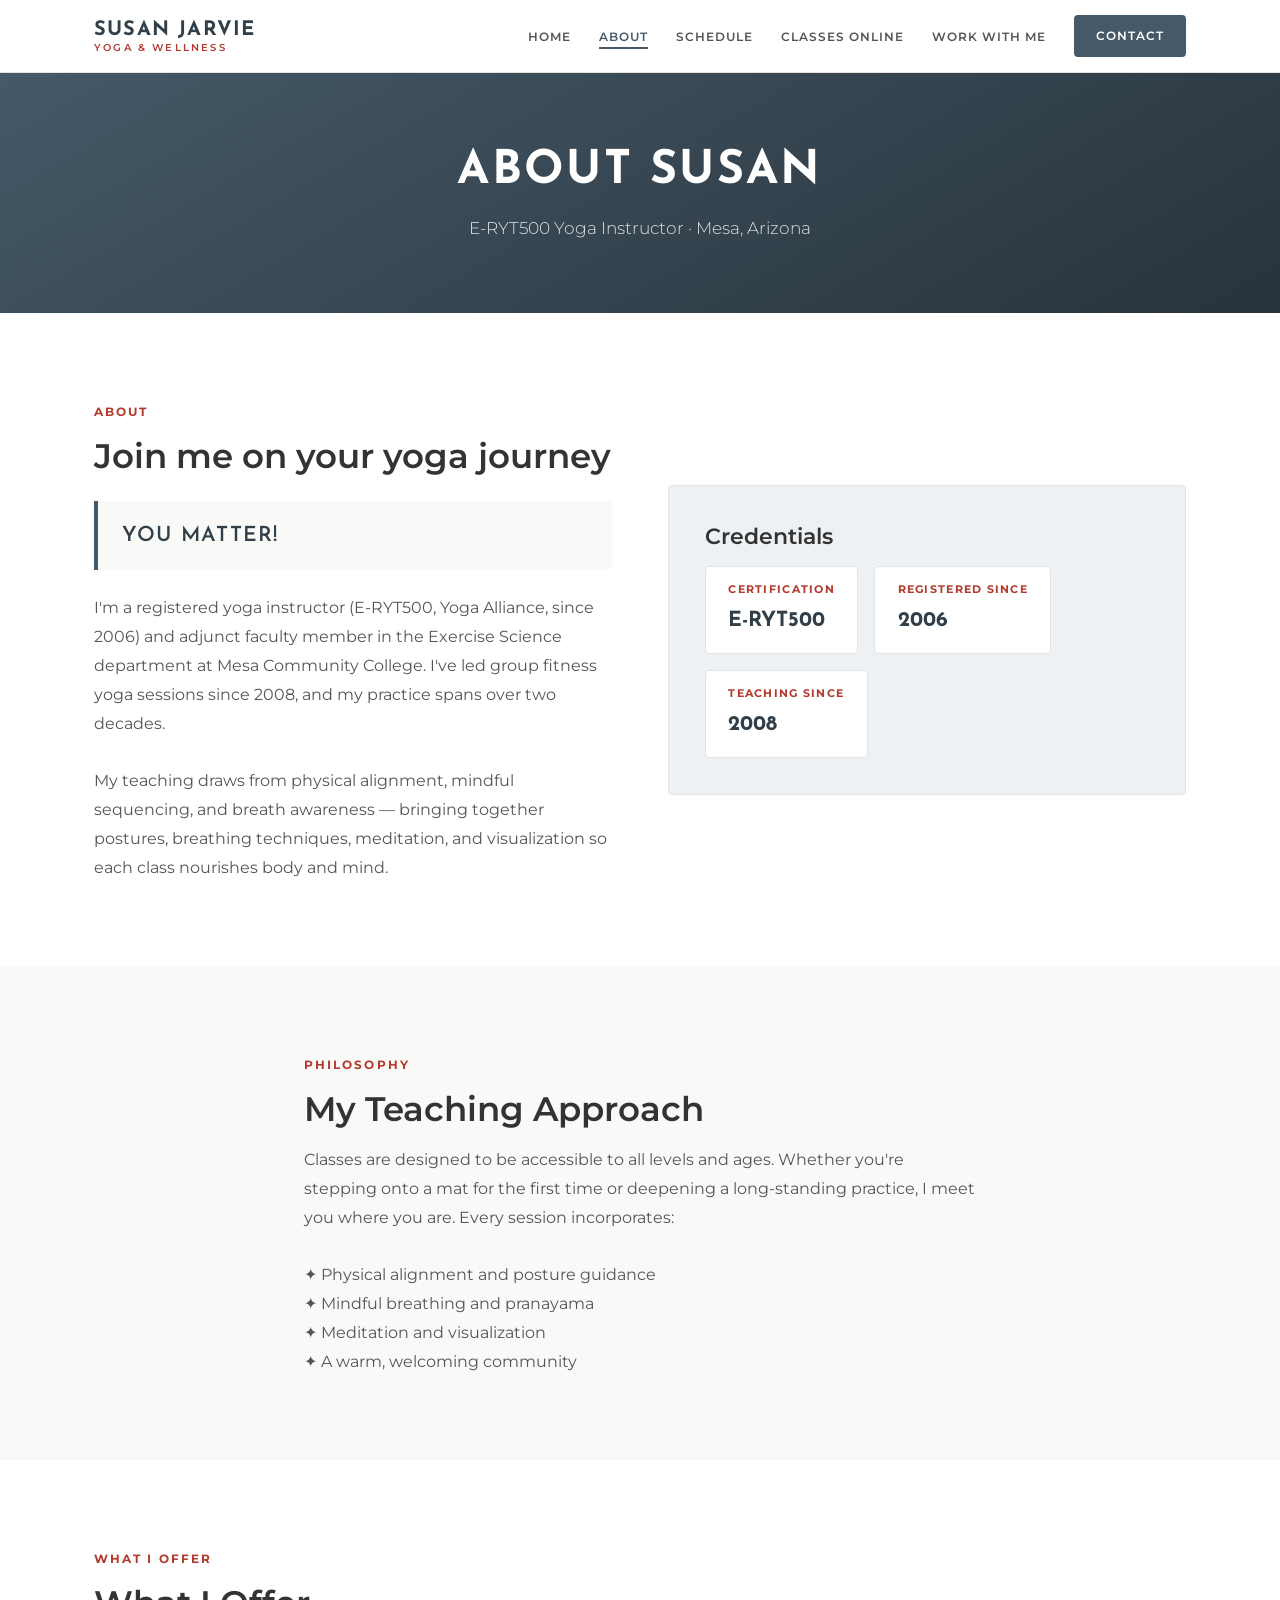
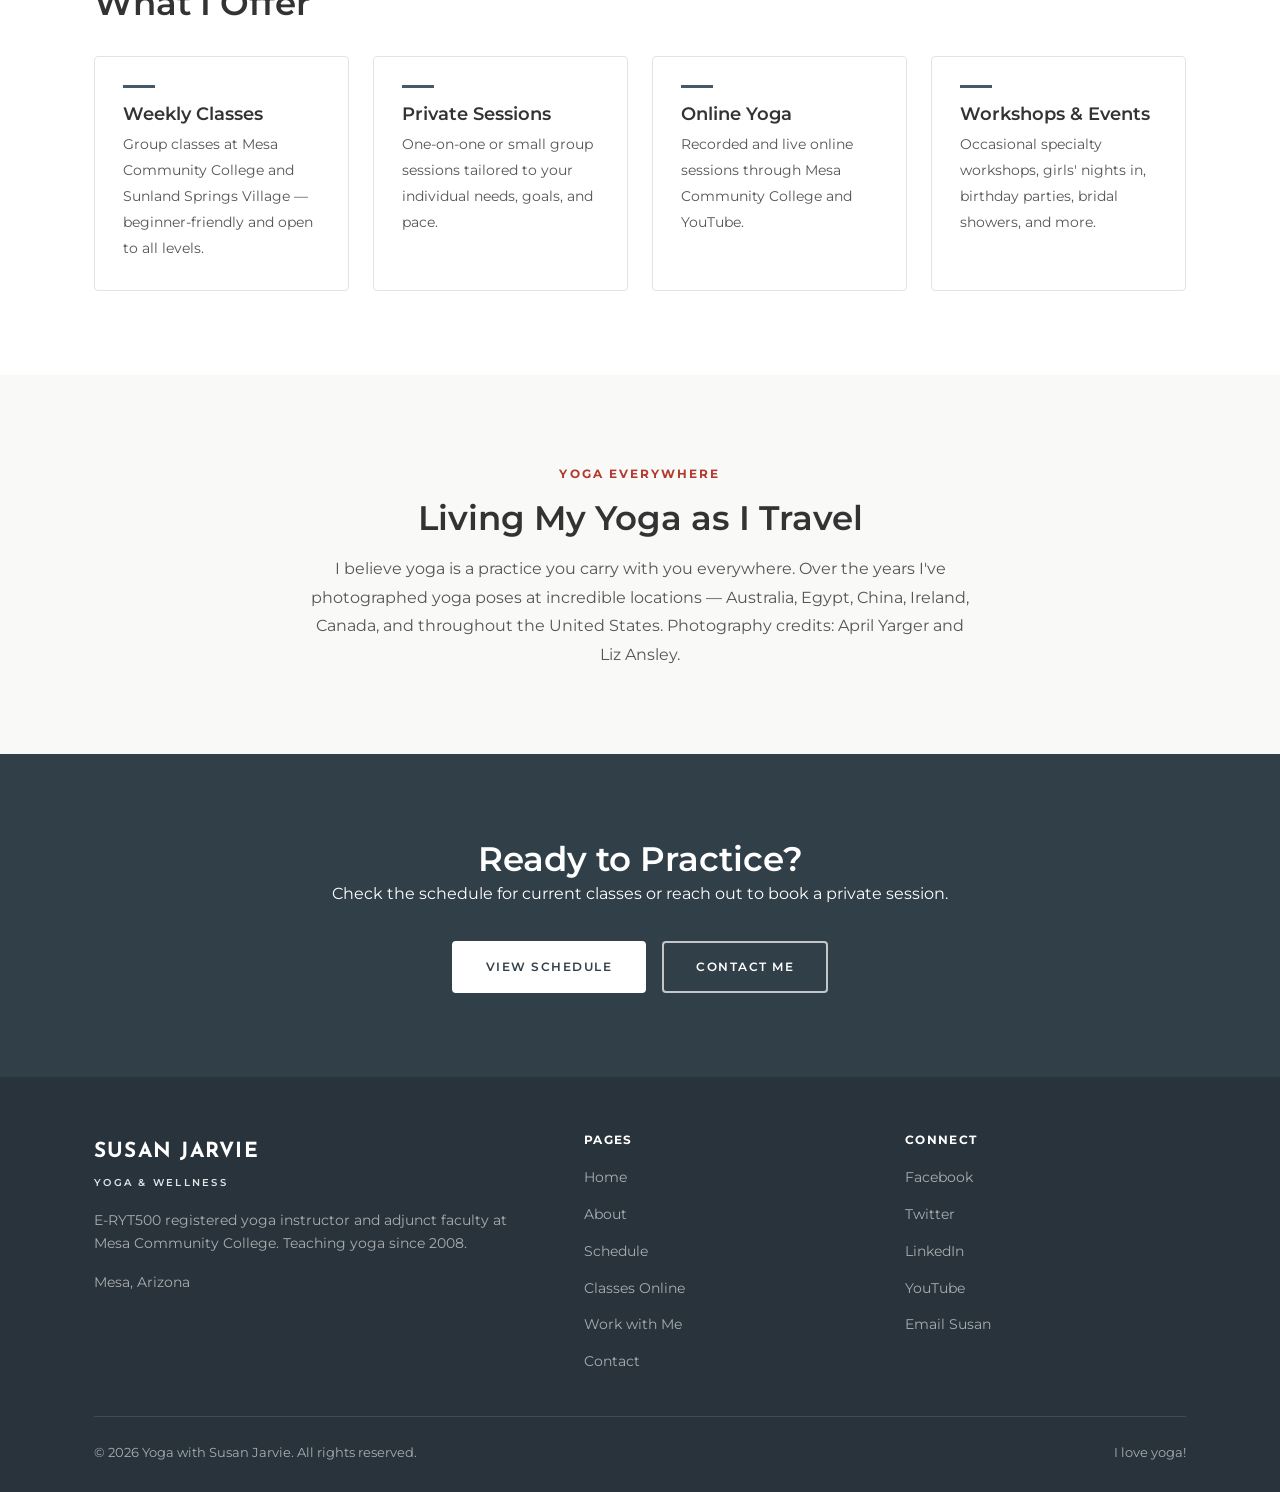
==== about.html @ e4afd516 "Rebuild Susan Jarvie site: slate palette, no photos, GitHub Pages ready - Match original site colors" ====
<!DOCTYPE html>
<html lang="en">
<head>
  <meta charset="UTF-8">
  <meta name="viewport" content="width=device-width, initial-scale=1.0">
  <title>About | Yoga with Susan Jarvie</title>
  <meta name="description" content="About Susan Jarvie — E-RYT500 yoga instructor, Mesa Community College faculty, teaching yoga since 2008.">
  <meta name="theme-color" content="#455968">
  <meta property="og:title" content="About · Yoga with Susan Jarvie">
  <meta property="og:description" content="E-RYT500 yoga instructor and Mesa Community College faculty.">
  <meta property="og:type" content="profile">
  <link rel="icon" href="favicon.svg" type="image/svg+xml">
  <link rel="stylesheet" href="css/style.css">
</head>
<body>
  <a class="skip-link" href="#main">Skip to content</a>

  <header class="navbar">
    <div class="container navbar__inner">
      <a href="index.html" class="navbar__brand" aria-label="Susan Jarvie — Yoga and Wellness, home">
        <span class="navbar__brand-name">Susan Jarvie</span>
        <span class="navbar__brand-sub">Yoga &amp; Wellness</span>
      </a>
      <nav aria-label="Primary">
        <ul class="navbar__links">
          <li><a href="index.html">Home</a></li>
          <li><a href="about.html">About</a></li>
          <li><a href="schedule.html">Schedule</a></li>
          <li><a href="classes-online.html">Classes Online</a></li>
          <li><a href="work-with-me.html">Work with Me</a></li>
          <li><a href="contact.html" class="btn btn-primary">Contact</a></li>
        </ul>
      </nav>
      <button class="navbar__hamburger" aria-label="Open menu" aria-expanded="false" aria-controls="mobile-menu">
        <span></span><span></span><span></span>
      </button>
    </div>
    <nav class="navbar__mobile" id="mobile-menu" aria-label="Mobile">
      <a href="index.html">Home</a>
      <a href="about.html">About</a>
      <a href="schedule.html">Schedule</a>
      <a href="classes-online.html">Classes Online</a>
      <a href="work-with-me.html">Work with Me</a>
      <a href="contact.html">Contact</a>
    </nav>
  </header>

  <main id="main">

  <section class="page-hero">
    <div class="container">
      <h1 data-field="page_title">About Susan</h1>
      <p data-field="page_sub">E-RYT500 Yoga Instructor · Mesa, Arizona</p>
    </div>
  </section>

  <!-- Bio -->
  <section class="section">
    <div class="container">
      <div class="band">
        <div>
          <span class="eyebrow">About</span>
          <h2 class="section-heading" data-field="bio_heading">Join me on your yoga journey</h2>
          <div class="pull-quote"><p data-field="bio_tagline">you matter!</p></div>
          <div data-field="bio_body"></div>
        </div>
        <div class="panel">
          <h3>Credentials</h3>
          <div class="creds" data-list="credentials" style="margin-top:1rem">
            <div class="cred" data-template>
              <span class="cred__label" data-field="label"></span>
              <span class="cred__value" data-field="value"></span>
            </div>
          </div>
        </div>
      </div>
    </div>
  </section>

  <!-- Teaching approach -->
  <section class="section section--soft">
    <div class="container measure-center">
      <span class="eyebrow">Philosophy</span>
      <h2 class="section-heading" data-field="teaching_heading">My Teaching Approach</h2>
      <div data-field="teaching_body"></div>
    </div>
  </section>

  <!-- Services -->
  <section class="section">
    <div class="container">
      <span class="eyebrow">What I Offer</span>
      <h2 class="section-heading" data-field="services_heading">What I Offer</h2>
      <div class="services" data-list="services">
        <article class="service" data-template>
          <h3 data-field="title"></h3>
          <p data-field="body"></p>
        </article>
      </div>
    </div>
  </section>

  <!-- Travel (text only) -->
  <section class="section section--soft">
    <div class="container measure-center text-center">
      <span class="eyebrow">Yoga Everywhere</span>
      <h2 class="section-heading" data-field="travel_heading">Living My Yoga as I Travel</h2>
      <p data-field="travel_body"></p>
    </div>
  </section>

  <!-- CTA -->
  <section class="section section--dark">
    <div class="container text-center">
      <h2>Ready to Practice?</h2>
      <p class="measure-center" style="margin-bottom:2rem">Check the schedule for current classes or reach out to book a private session.</p>
      <div class="btn-group centered">
        <a href="schedule.html" class="btn btn-white">View Schedule</a>
        <a href="contact.html" class="btn btn-ghost-light">Contact Me</a>
      </div>
    </div>
  </section>

  </main>

  <footer class="footer">
    <div class="container">
      <div class="footer__inner">
        <div>
          <div class="footer__brand-name">Susan Jarvie</div>
          <div class="footer__brand-sub">Yoga &amp; Wellness</div>
          <p>E-RYT500 registered yoga instructor and adjunct faculty at Mesa Community College. Teaching yoga since 2008.</p>
          <p style="margin-top:.5rem">Mesa, Arizona</p>
        </div>
        <div>
          <h4>Pages</h4>
          <ul class="footer__links">
            <li><a href="index.html">Home</a></li>
            <li><a href="about.html">About</a></li>
            <li><a href="schedule.html">Schedule</a></li>
            <li><a href="classes-online.html">Classes Online</a></li>
            <li><a href="work-with-me.html">Work with Me</a></li>
            <li><a href="contact.html">Contact</a></li>
          </ul>
        </div>
        <div>
          <h4>Connect</h4>
          <ul class="footer__links">
            <li><a href="https://www.facebook.com/yogawithsusanjarvie" target="_blank" rel="noopener">Facebook</a></li>
            <li><a href="https://www.twitter.com/yogasusanjarvie" target="_blank" rel="noopener">Twitter</a></li>
            <li><a href="https://www.linkedin.com" target="_blank" rel="noopener">LinkedIn</a></li>
            <li><a href="https://www.youtube.com/@yogawithsusanjarvie" target="_blank" rel="noopener">YouTube</a></li>
            <li><a href="contact.html">Email Susan</a></li>
          </ul>
        </div>
      </div>
      <div class="footer__bottom">
        <span>&copy; <span id="year"></span> Yoga with Susan Jarvie. All rights reserved.</span>
        <span>I love yoga!</span>
      </div>
    </div>
  </footer>

  <script src="js/content.js"></script>
  <script>
    document.getElementById('year').textContent = new Date().getFullYear();
    loadContent('data/about.json');
  </script>
</body>
</html>
---- css/style.css ----
@import url('https://fonts.googleapis.com/css2?family=Montserrat:wght@300;400;500;600;700&family=Josefin+Sans:wght@400;600;700&display=swap');

/* ─────────────────────────────────────────────────────────────────
   Yoga with Susan Jarvie
   Palette & type matched to the original site:
   slate #455968 / #313f49 · text #555 / #333 · off-white #f9f9f8
   Montserrat (UI/body) + Josefin Sans (display)
   ───────────────────────────────────────────────────────────────── */

:root {
  --slate:        #455968;
  --slate-dark:   #313f49;
  --slate-darker: #28333b;
  --slate-pale:   #eef1f3;
  --slate-tint:   #dfe5e9;

  --accent:       #b23a2e;   /* restrained warm accent (nod to original red) */
  --accent-dark:  #8f2d23;

  --ink:          #333333;
  --body:         #555555;
  --muted:        #888888;

  --bg:           #ffffff;
  --bg-soft:      #f9f9f8;
  --bg-mute:      #f1f1f1;
  --border:       #e4e3e2;

  --font-display: 'Josefin Sans', 'Montserrat', sans-serif;
  --font-ui:      'Montserrat', system-ui, -apple-system, sans-serif;

  --max-w:        1140px;
  --radius:       4px;
  --shadow:       0 2px 14px rgba(49,63,73,.08);
  --shadow-lg:    0 8px 30px rgba(49,63,73,.12);
  --transition:   .2s ease;
}

/* ── Reset ─────────────────────────────────────────────────────── */
*, *::before, *::after { box-sizing: border-box; margin: 0; padding: 0; }
html { scroll-behavior: smooth; -webkit-text-size-adjust: 100%; }
body {
  font-family: var(--font-ui);
  background: var(--bg);
  color: var(--body);
  font-size: 16px;
  font-weight: 400;
  line-height: 1.8;
  -webkit-font-smoothing: antialiased;
  -moz-osx-font-smoothing: grayscale;
}
a { color: var(--slate); text-decoration: none; transition: color var(--transition); }
a:hover { color: var(--accent); }

/* Accessibility: visible focus + skip link + reduced motion */
:focus-visible { outline: 3px solid var(--slate); outline-offset: 2px; border-radius: 2px; }
.skip-link {
  position: absolute; left: -999px; top: 0; z-index: 1000;
  background: var(--slate-dark); color: #fff; padding: .75rem 1.25rem;
  border-radius: 0 0 var(--radius) 0; font-weight: 600; font-size: .85rem;
}
.skip-link:focus { left: 0; color: #fff; }
@media (prefers-reduced-motion: reduce) {
  *, *::before, *::after { animation: none !important; transition: none !important; scroll-behavior: auto !important; }
}

/* ── Typography ────────────────────────────────────────────────── */
h1, h2, h3, h4 { font-family: var(--font-ui); line-height: 1.25; color: var(--ink); font-weight: 600; }
h1 { font-size: clamp(1.9rem, 4.5vw, 2.9rem); }
h2 { font-size: clamp(1.5rem, 3.2vw, 2.1rem); }
h3 { font-size: clamp(1.15rem, 2.2vw, 1.4rem); }
h4 { font-size: 1rem; font-weight: 700; }
p  { margin-bottom: 1rem; }
p:last-child { margin-bottom: 0; }
strong { color: var(--ink); font-weight: 600; }

/* ── Layout helpers ────────────────────────────────────────────── */
.container { width: 100%; max-width: var(--max-w); margin-inline: auto; padding-inline: 1.5rem; }
.section { padding-block: 84px; }
.section-sm { padding-block: 52px; }
.section--soft { background: var(--bg-soft); }
.section--mute { background: var(--bg-mute); }
.section--slate { background: var(--slate); color: #fff; }
.section--dark  { background: var(--slate-dark); color: #fff; }
.section--slate h1, .section--slate h2, .section--slate h3, .section--slate p,
.section--dark  h1, .section--dark  h2, .section--dark  h3, .section--dark  p { color: #fff; }

.measure { max-width: 720px; }
.measure-center { max-width: 720px; margin-inline: auto; }
.text-center { text-align: center; }
.stack-sm > * + * { margin-top: .75rem; }

.eyebrow {
  display: inline-block;
  font-size: .72rem; font-weight: 700; letter-spacing: .18em;
  text-transform: uppercase; color: var(--accent); margin-bottom: .75rem;
}
.section--slate .eyebrow, .section--dark .eyebrow { color: var(--slate-tint); }
.section-heading { margin-bottom: 1rem; }
.section-intro { color: var(--body); max-width: 680px; margin-bottom: 2.5rem; }
.section-intro.centered { margin-inline: auto; }

/* ── Buttons ───────────────────────────────────────────────────── */
.btn {
  display: inline-block; padding: .8rem 2rem; border-radius: var(--radius);
  font-family: var(--font-ui); font-size: .78rem; font-weight: 600;
  letter-spacing: .12em; text-transform: uppercase; cursor: pointer;
  border: 2px solid transparent; text-align: center;
  transition: background var(--transition), color var(--transition), border-color var(--transition), transform var(--transition);
}
.btn:hover { transform: translateY(-2px); }
.btn-primary { background: var(--slate); color: #fff; border-color: var(--slate); }
.btn-primary:hover { background: var(--slate-dark); border-color: var(--slate-dark); color: #fff; }
.btn-outline { background: transparent; color: var(--slate); border-color: var(--slate); }
.btn-outline:hover { background: var(--slate); color: #fff; }
.btn-white { background: #fff; color: var(--slate-dark); border-color: #fff; }
.btn-white:hover { background: transparent; color: #fff; }
.btn-ghost-light { background: transparent; color: #fff; border-color: rgba(255,255,255,.7); }
.btn-ghost-light:hover { background: #fff; color: var(--slate-dark); border-color: #fff; }
.btn-group { display: flex; gap: 1rem; flex-wrap: wrap; }
.btn-group.centered { justify-content: center; }

/* ── Navigation ────────────────────────────────────────────────── */
.navbar { position: sticky; top: 0; z-index: 100; background: #fff; border-bottom: 1px solid var(--border); }
.navbar__inner { display: flex; align-items: center; justify-content: space-between; height: 72px; gap: 1rem; }
.navbar__brand { display: flex; flex-direction: column; line-height: 1.15; }
.navbar__brand-name {
  font-family: var(--font-display); font-size: 1.25rem; font-weight: 700;
  letter-spacing: .06em; text-transform: uppercase; color: var(--slate-dark);
}
.navbar__brand-sub { font-size: .62rem; font-weight: 600; letter-spacing: .22em; text-transform: uppercase; color: var(--accent); }
.navbar__links { display: flex; gap: 1.75rem; list-style: none; align-items: center; }
.navbar__links a {
  font-size: .78rem; font-weight: 600; letter-spacing: .08em; text-transform: uppercase;
  color: var(--body); padding-bottom: 3px; border-bottom: 2px solid transparent;
}
.navbar__links a:hover, .navbar__links a.active { color: var(--slate); border-bottom-color: var(--slate); }
.navbar__links a.btn-primary { color: #fff; padding: .5rem 1.25rem; border: 2px solid var(--slate); }
.navbar__links a.btn-primary:hover { color: #fff; }

.navbar__hamburger { display: none; flex-direction: column; gap: 5px; cursor: pointer; padding: 8px; background: none; border: none; }
.navbar__hamburger span { display: block; width: 24px; height: 2px; background: var(--slate-dark); transition: all var(--transition); }

.navbar__mobile { display: none; flex-direction: column; background: #fff; border-top: 1px solid var(--border); padding: .5rem 1.5rem 1rem; }
.navbar__mobile a {
  display: block; padding: .7rem 0; font-size: .82rem; font-weight: 600; letter-spacing: .08em;
  text-transform: uppercase; color: var(--body); border-bottom: 1px solid var(--border);
}
.navbar__mobile a:last-child { border-bottom: none; }
.navbar__mobile a:hover { color: var(--slate); }
.navbar__mobile.open { display: flex; }

@media (max-width: 860px) {
  .navbar__links { display: none; }
  .navbar__hamburger { display: flex; }
}

/* ── Hero (no photo — slate gradient + uppercase display type) ──── */
.hero {
  position: relative; text-align: center; color: #fff; overflow: hidden;
  background: linear-gradient(150deg, var(--slate) 0%, var(--slate-darker) 100%);
  padding-block: 130px 110px;
}
.hero::after {
  content: ''; position: absolute; inset: 0; pointer-events: none;
  background:
    radial-gradient(circle at 20% 25%, rgba(255,255,255,.06), transparent 45%),
    radial-gradient(circle at 80% 70%, rgba(255,255,255,.05), transparent 40%);
}
.hero__content { position: relative; z-index: 1; }
.hero__eyebrow {
  display: inline-block; font-size: .74rem; font-weight: 600; letter-spacing: .26em;
  text-transform: uppercase; color: rgba(255,255,255,.72); margin-bottom: 1.5rem;
}
.hero h1 {
  font-family: var(--font-display); font-weight: 700; text-transform: uppercase;
  letter-spacing: .04em; color: #fff; margin-bottom: 1.5rem; line-height: 1.15;
}
.hero p { font-size: 1.1rem; color: rgba(255,255,255,.88); max-width: 560px; margin-inline: auto; margin-bottom: 2.25rem; font-weight: 300; }

/* ── Page hero (inner pages) ───────────────────────────────────── */
.page-hero {
  background: linear-gradient(150deg, var(--slate) 0%, var(--slate-darker) 100%);
  color: #fff; padding-block: 70px; text-align: center;
}
.page-hero h1 {
  font-family: var(--font-display); font-weight: 700; text-transform: uppercase;
  letter-spacing: .05em; color: #fff; margin-bottom: .75rem;
}
.page-hero p { color: rgba(255,255,255,.85); font-size: 1.05rem; max-width: 620px; margin-inline: auto; margin: 0 auto; font-weight: 300; }

/* ── Cards ─────────────────────────────────────────────────────── */
.cards { display: grid; grid-template-columns: repeat(auto-fit, minmax(280px, 1fr)); gap: 1.5rem; }
.card {
  background: #fff; border: 1px solid var(--border); border-radius: var(--radius);
  box-shadow: var(--shadow); display: flex; flex-direction: column; overflow: hidden;
  transition: box-shadow var(--transition), transform var(--transition);
}
.card:hover { box-shadow: var(--shadow-lg); transform: translateY(-3px); }
.card__accent { height: 4px; background: var(--slate); }
.card__body { padding: 1.75rem; display: flex; flex-direction: column; flex: 1; }
.card__body h3 { margin-bottom: .5rem; }
.card__body .eyebrow { margin-bottom: .5rem; }
.card__body p { color: var(--body); flex: 1; font-size: .92rem; }
.card__body .btn { margin-top: 1.25rem; align-self: flex-start; }
.card__icon {
  width: 46px; height: 46px; border-radius: 50%; background: var(--slate-pale);
  display: flex; align-items: center; justify-content: center; color: var(--slate); margin-bottom: 1rem;
}

/* ── Feature band (text-forward, no images) ────────────────────── */
.band { display: grid; grid-template-columns: 1fr 1fr; gap: 3.5rem; align-items: center; }
.band.flip > :first-child { order: 2; }
.band.flip > :last-child  { order: 1; }
@media (max-width: 820px) {
  .band { grid-template-columns: 1fr; gap: 2rem; }
  .band.flip > :first-child, .band.flip > :last-child { order: 0; }
}

/* Highlight panel used where an image used to sit */
.panel {
  background: var(--slate-pale); border: 1px solid var(--slate-tint);
  border-radius: var(--radius); padding: 2.25rem;
}
.panel--slate { background: var(--slate-dark); border-color: var(--slate-dark); color: #fff; }
.panel--slate h3, .panel--slate p, .panel--slate strong, .panel--slate li { color: #fff; }
.panel h3 { margin-bottom: 1rem; }
.panel ul { list-style: none; }
.panel ul li { padding: .5rem 0; padding-left: 1.6rem; position: relative; color: var(--body); }
.panel ul li::before { content: '✦'; position: absolute; left: 0; color: var(--slate); }
.panel--slate ul li { color: rgba(255,255,255,.92); }
.panel--slate ul li::before { color: var(--slate-tint); }

/* ── Schedule table ────────────────────────────────────────────── */
.schedule-group { margin-bottom: 2.5rem; }
.schedule-group__header { background: var(--slate); color: #fff; padding: .9rem 1.25rem; border-radius: var(--radius) var(--radius) 0 0; }
.schedule-group__header > span { font-family: var(--font-ui); font-weight: 600; font-size: 1.05rem; }
.schedule-group__address { font-size: .78rem; opacity: .82; font-weight: 300; margin-top: .15rem; }
.schedule-table { width: 100%; border-collapse: collapse; background: #fff; border: 1px solid var(--border); border-top: none; border-radius: 0 0 var(--radius) var(--radius); overflow: hidden; }
.schedule-table th {
  background: var(--bg-soft); text-align: left; padding: .8rem 1rem; font-size: .68rem; font-weight: 700;
  letter-spacing: .1em; text-transform: uppercase; color: var(--muted); border-bottom: 1px solid var(--border);
}
.schedule-table td { padding: 1rem; border-bottom: 1px solid var(--border); vertical-align: top; font-size: .9rem; }
.schedule-table tr:last-child td { border-bottom: none; }
.schedule-table tbody tr:hover td { background: var(--bg-soft); }
.class-name { font-weight: 600; color: var(--ink); display: block; }
.class-price { display: inline-block; background: var(--slate-pale); color: var(--slate-dark); font-size: .74rem; font-weight: 700; padding: .2rem .6rem; border-radius: 3px; }
.class-note { font-size: .8rem; color: var(--muted); font-style: italic; margin-top: .2rem; }

@media (max-width: 640px) {
  .schedule-table, .schedule-table tbody, .schedule-table tr, .schedule-table td { display: block; width: 100%; }
  .schedule-table thead { display: none; }
  .schedule-table td { border-bottom: none; padding: .35rem 1rem; }
  .schedule-table td:first-child { padding-top: 1rem; }
  .schedule-table td:last-child { padding-bottom: 1rem; }
  .schedule-table tr { border-bottom: 1px solid var(--border); }
  .schedule-table td::before {
    content: attr(data-label); display: block; font-weight: 700; font-size: .66rem;
    text-transform: uppercase; letter-spacing: .08em; color: var(--muted); margin-bottom: .1rem;
  }
  .schedule-table td:first-child::before { content: none; }
}

/* ── Notice / banner ───────────────────────────────────────────── */
.notice {
  background: var(--slate-pale); border-left: 4px solid var(--slate);
  padding: .9rem 1.25rem; border-radius: 0 var(--radius) var(--radius) 0;
  font-weight: 600; color: var(--slate-dark); font-size: .92rem;
}
.notice--warn { background: #fbf3e8; border-left-color: #d59733; color: #7a5b12; }

/* ── Credentials ───────────────────────────────────────────────── */
.creds { display: flex; flex-wrap: wrap; gap: 1rem; margin-top: 1.75rem; }
.cred { background: #fff; border: 1px solid var(--border); border-radius: var(--radius); padding: .85rem 1.4rem; }
.cred__label { display: block; font-size: .66rem; font-weight: 700; letter-spacing: .12em; text-transform: uppercase; color: var(--accent); margin-bottom: .15rem; }
.cred__value { font-family: var(--font-display); font-size: 1.3rem; font-weight: 700; color: var(--slate-dark); }

/* ── Services grid ─────────────────────────────────────────────── */
.services { display: grid; grid-template-columns: repeat(auto-fit, minmax(240px, 1fr)); gap: 1.5rem; margin-top: 2rem; }
.service { background: #fff; border: 1px solid var(--border); border-radius: var(--radius); padding: 1.75rem; transition: box-shadow var(--transition); }
.service:hover { box-shadow: var(--shadow); }
.service h3 { font-size: 1.1rem; margin-bottom: .5rem; }
.service h3::before { content: ''; display: block; width: 32px; height: 3px; background: var(--slate); margin-bottom: .9rem; }
.service p { color: var(--body); font-size: .9rem; margin: 0; }

/* ── Pull quote ────────────────────────────────────────────────── */
.pull-quote { border-left: 4px solid var(--slate); padding: 1rem 1.5rem; background: var(--bg-soft); border-radius: 0 var(--radius) var(--radius) 0; margin-block: 1.5rem; }
.pull-quote p { font-family: var(--font-display); font-size: 1.3rem; font-weight: 600; text-transform: uppercase; letter-spacing: .06em; color: var(--slate-dark); margin: 0; }

/* ── Inline tag list ───────────────────────────────────────────── */
.inline-list { list-style: none; display: flex; flex-wrap: wrap; gap: .5rem; }
.inline-list li { background: var(--slate-pale); color: var(--slate-dark); font-size: .8rem; font-weight: 600; padding: .3rem .85rem; border-radius: 20px; }

/* ── Contact ───────────────────────────────────────────────────── */
.contact-wrap { display: grid; grid-template-columns: 1fr 1.5fr; gap: 3.5rem; align-items: start; }
@media (max-width: 820px) { .contact-wrap { grid-template-columns: 1fr; gap: 2.5rem; } }
.contact-info h3 { margin-bottom: 1rem; }
.contact-info p { color: var(--body); }
.contact-detail { display: flex; align-items: flex-start; gap: .85rem; margin-bottom: 1.1rem; color: var(--body); font-size: .92rem; }
.contact-detail svg { flex-shrink: 0; margin-top: 3px; color: var(--slate); }
.contact-detail strong { display: block; color: var(--ink); }
.social-links { display: flex; gap: .65rem; margin-top: 1.5rem; }
.social-link { width: 42px; height: 42px; border-radius: 50%; background: var(--slate-pale); color: var(--slate); display: flex; align-items: center; justify-content: center; transition: background var(--transition), color var(--transition); }
.social-link:hover { background: var(--slate); color: #fff; }

.form-card { background: #fff; border: 1px solid var(--border); border-radius: var(--radius); box-shadow: var(--shadow); padding: 2.5rem; }
.form-row { display: grid; grid-template-columns: 1fr 1fr; gap: 1rem; }
@media (max-width: 520px) { .form-row { grid-template-columns: 1fr; } }
.form-group { margin-bottom: 1.25rem; }
.form-group label { display: block; font-size: .72rem; font-weight: 700; letter-spacing: .08em; text-transform: uppercase; color: var(--body); margin-bottom: .45rem; }
.form-group input, .form-group textarea, .form-group select {
  width: 100%; padding: .8rem 1rem; border: 1.5px solid var(--border); border-radius: var(--radius);
  font-family: var(--font-ui); font-size: .95rem; color: var(--ink); background: var(--bg-soft);
  transition: border-color var(--transition), background var(--transition);
}
.form-group input:focus, .form-group textarea:focus, .form-group select:focus { border-color: var(--slate); background: #fff; outline: none; }
.form-group textarea { resize: vertical; min-height: 140px; }

/* ── Newsletter strip ──────────────────────────────────────────── */
.newsletter { background: var(--slate-dark); padding-block: 70px; text-align: center; }
.newsletter h2 { color: #fff; margin-bottom: .65rem; }
.newsletter p { color: rgba(255,255,255,.82); margin-bottom: 1.75rem; max-width: 500px; margin-inline: auto; font-weight: 300; }
.newsletter-form { display: flex; gap: .75rem; max-width: 460px; margin-inline: auto; }
.newsletter-form input { flex: 1; padding: .8rem 1rem; border: 2px solid transparent; border-radius: var(--radius); font-size: .95rem; font-family: var(--font-ui); }
.newsletter-form input:focus { outline: none; border-color: var(--slate-tint); }
@media (max-width: 480px) { .newsletter-form { flex-direction: column; } }

/* ── Footer ────────────────────────────────────────────────────── */
.footer { background: var(--slate-darker); color: rgba(255,255,255,.6); padding-block: 56px 28px; }
.footer__inner { display: grid; grid-template-columns: 1.6fr 1fr 1fr; gap: 2.5rem; }
.footer__brand-name { font-family: var(--font-display); font-size: 1.3rem; font-weight: 700; letter-spacing: .06em; text-transform: uppercase; color: #fff; margin-bottom: .25rem; }
.footer__brand-sub { font-size: .64rem; font-weight: 600; letter-spacing: .22em; text-transform: uppercase; color: var(--slate-tint); margin-bottom: 1rem; }
.footer p { font-size: .86rem; line-height: 1.7; }
.footer h4 { color: #fff; font-size: .72rem; font-weight: 700; letter-spacing: .12em; text-transform: uppercase; margin-bottom: 1rem; }
.footer__links { list-style: none; display: flex; flex-direction: column; gap: .5rem; }
.footer__links a { color: rgba(255,255,255,.6); font-size: .88rem; }
.footer__links a:hover { color: #fff; }
.footer__bottom { border-top: 1px solid rgba(255,255,255,.12); margin-top: 2.5rem; padding-top: 1.5rem; display: flex; justify-content: space-between; align-items: center; font-size: .8rem; flex-wrap: wrap; gap: .5rem; }
@media (max-width: 640px) { .footer__inner { grid-template-columns: 1fr; gap: 2rem; } .footer__bottom { flex-direction: column; text-align: center; } }

/* ── Misc ──────────────────────────────────────────────────────── */
.divider { border: none; border-top: 1px solid var(--border); margin-block: 2rem; }
.price-tag { display: inline-block; background: var(--slate-pale); color: var(--slate-dark); border-radius: var(--radius); padding: .6rem 1rem; font-size: .85rem; margin: .75rem 0; }
.price-tag strong { color: var(--slate-dark); }
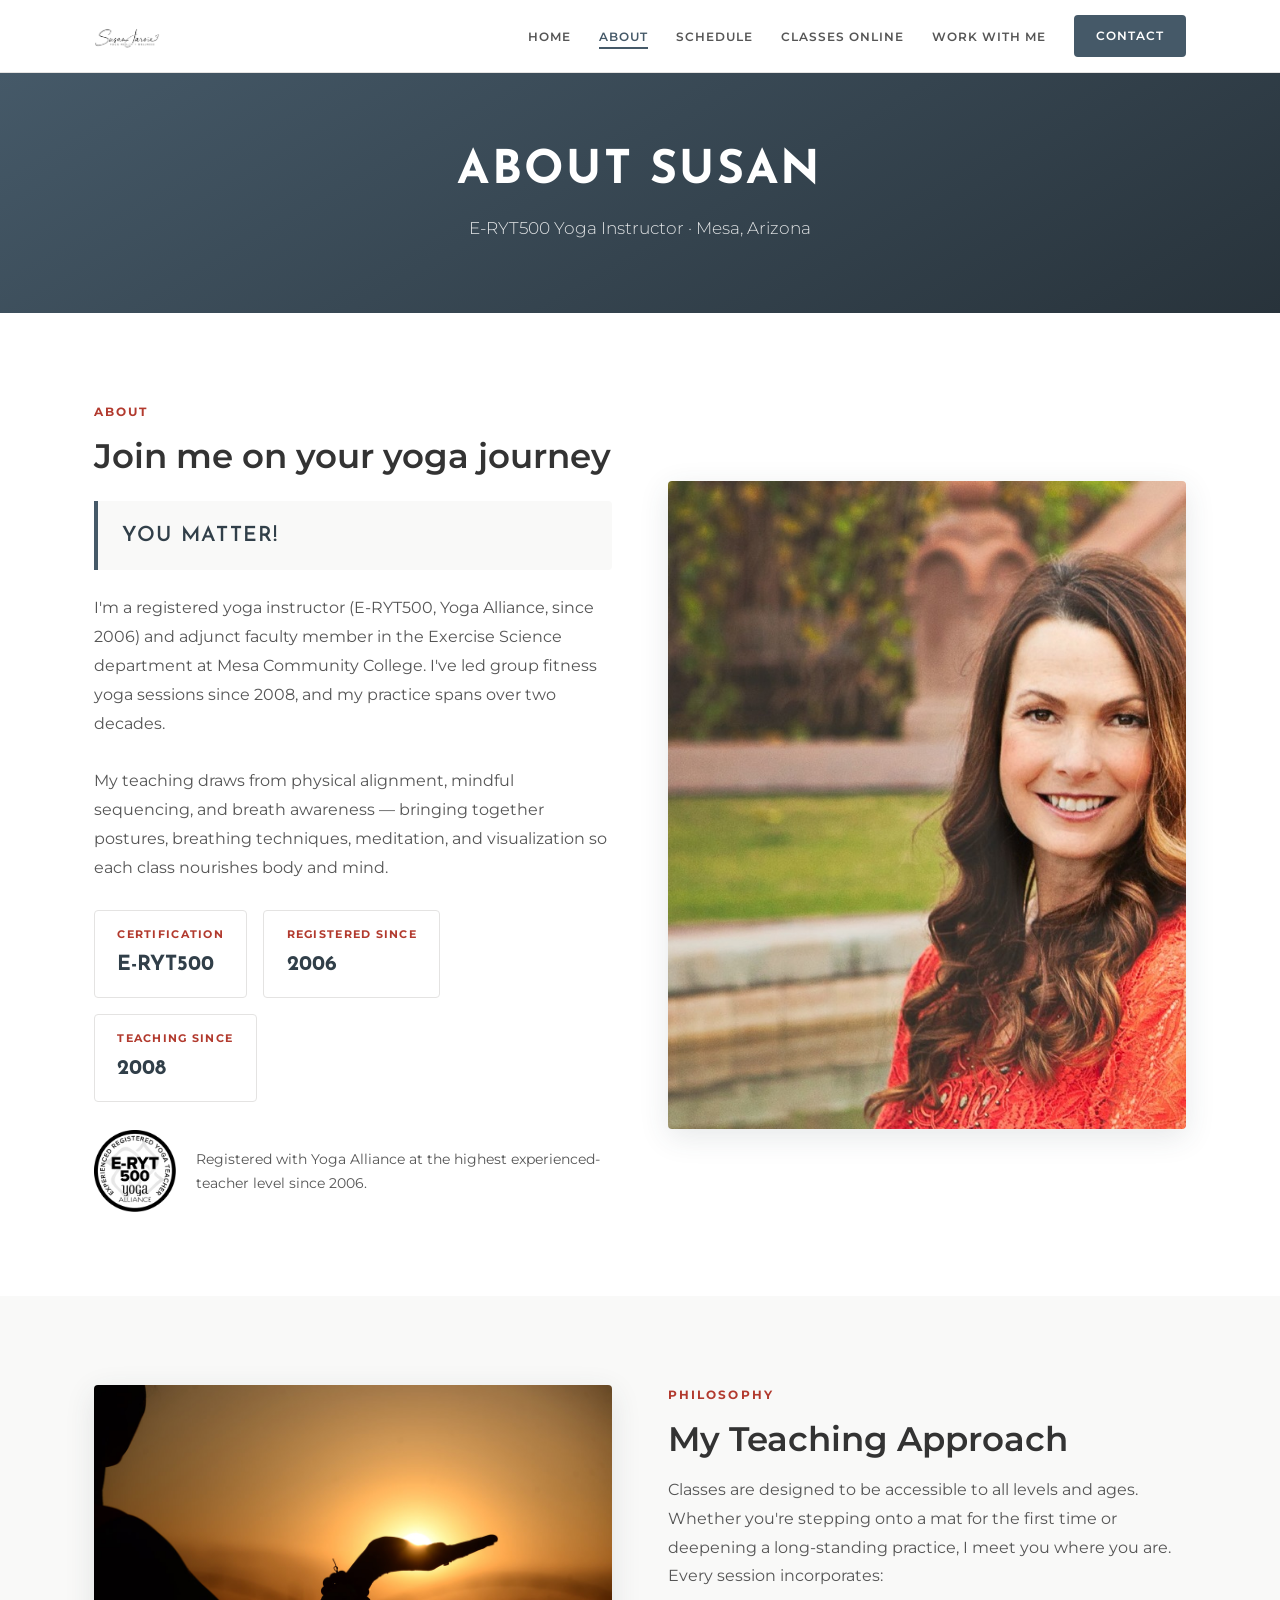
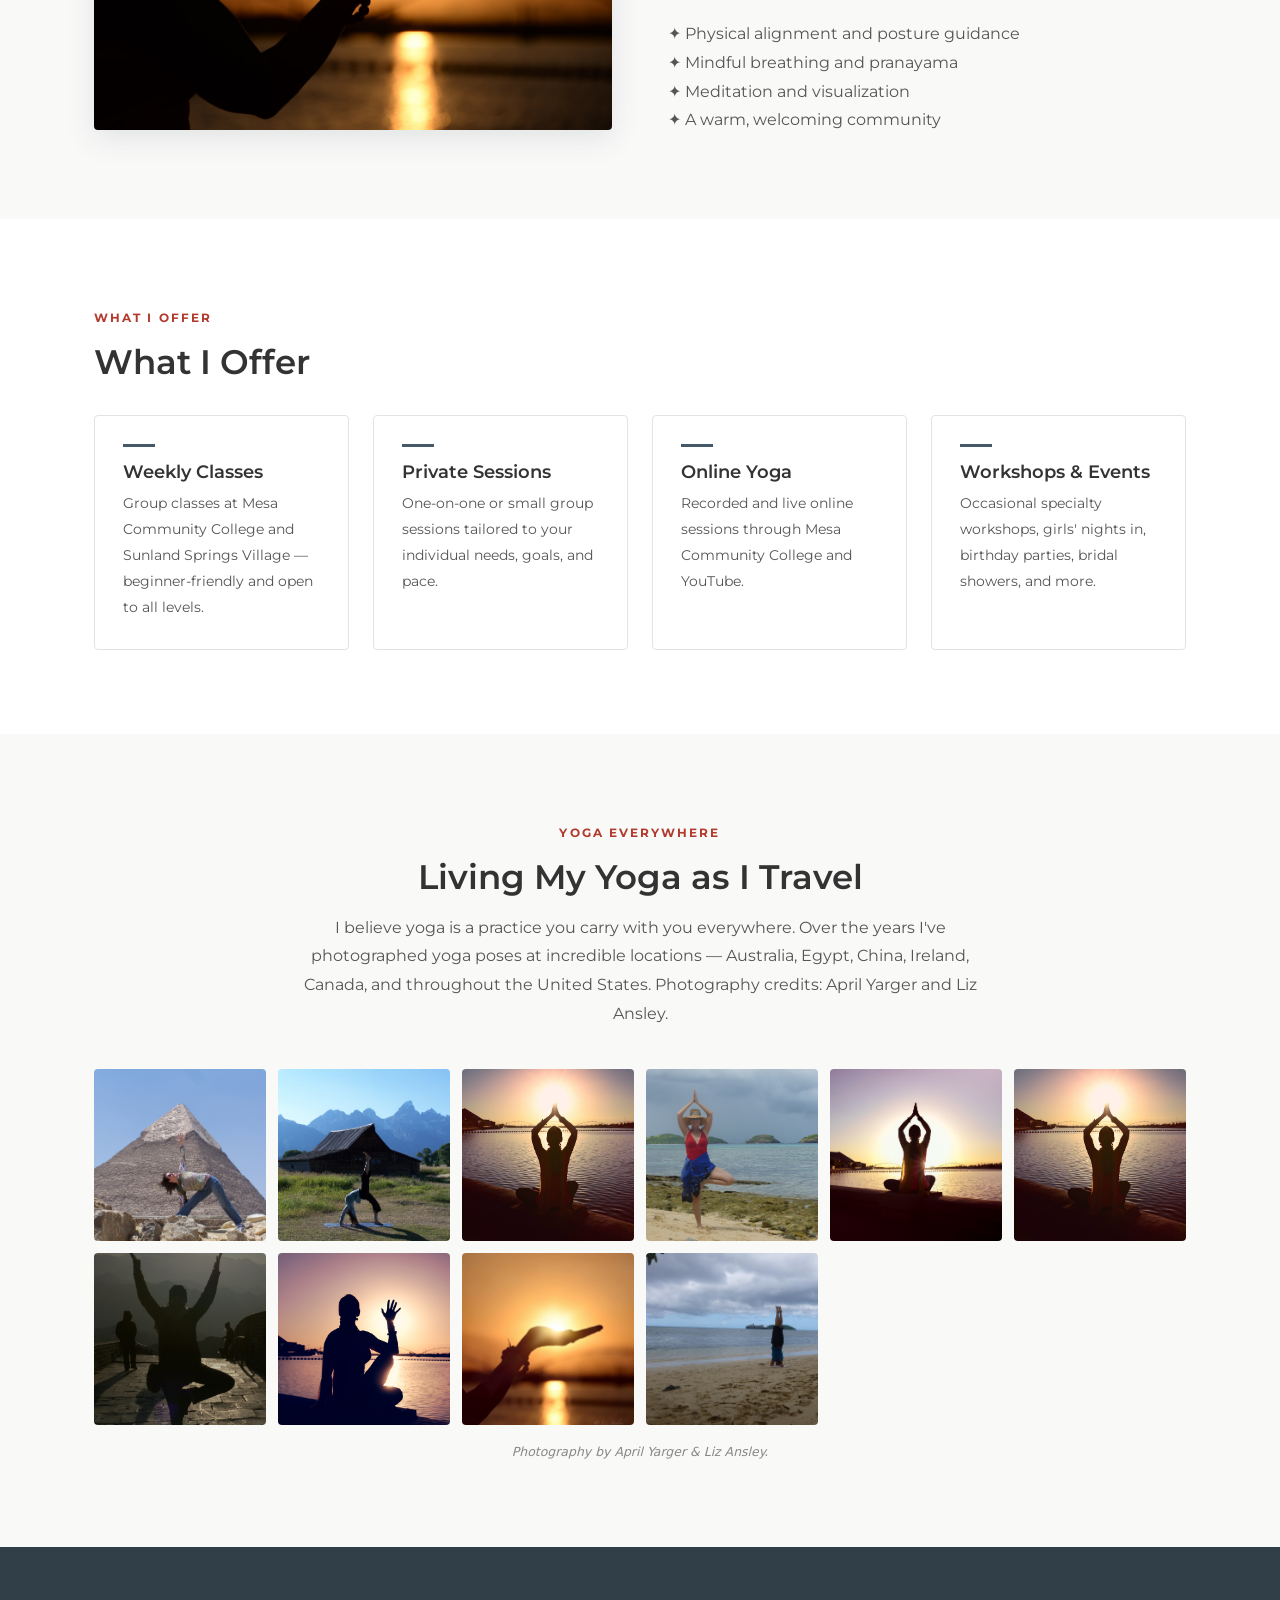
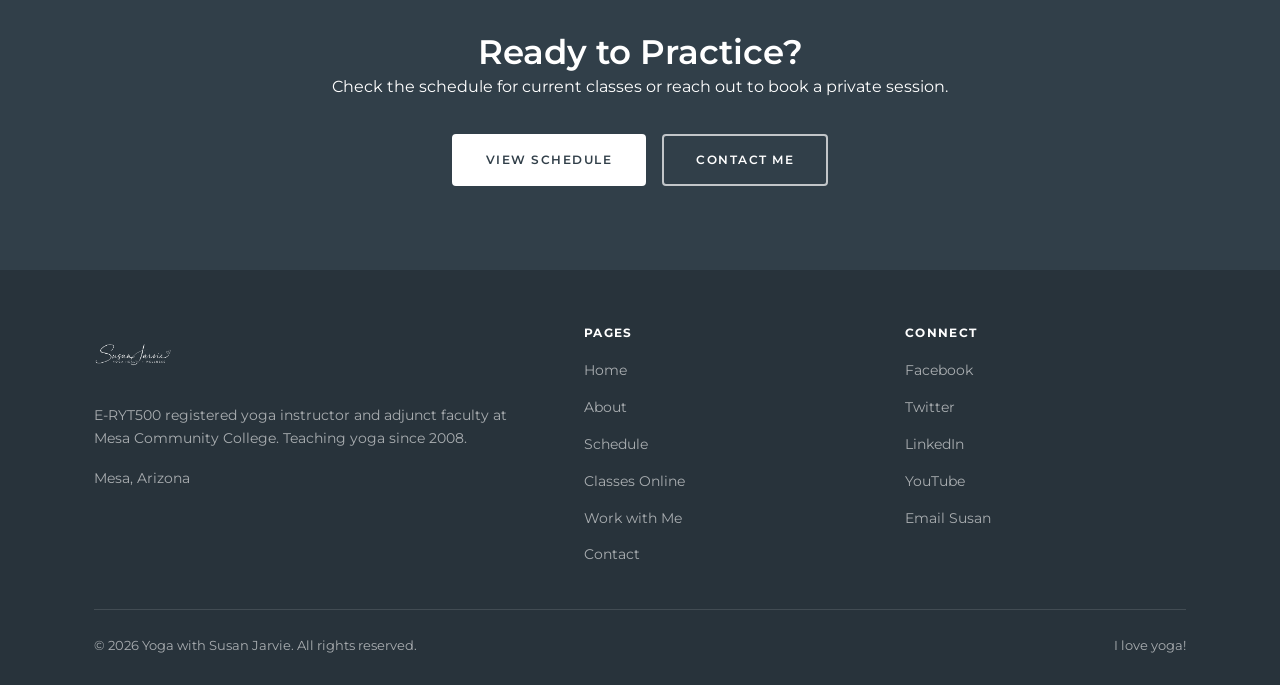
==== commit 66af98b3: "Add real photos from original site; logo, photo hero, travel gallery - Copy 20 real images from susa" ====
--- a/about.html
+++ b/about.html
@@ -8,6 +8,7 @@
   <meta name="theme-color" content="#455968">
   <meta property="og:title" content="About · Yoga with Susan Jarvie">
   <meta property="og:description" content="E-RYT500 yoga instructor and Mesa Community College faculty.">
+  <meta property="og:image" content="images/susan-headshot.jpg">
   <meta property="og:type" content="profile">
   <link rel="icon" href="favicon.svg" type="image/svg+xml">
   <link rel="stylesheet" href="css/style.css">
@@ -17,9 +18,8 @@
 
   <header class="navbar">
     <div class="container navbar__inner">
-      <a href="index.html" class="navbar__brand" aria-label="Susan Jarvie — Yoga and Wellness, home">
-        <span class="navbar__brand-name">Susan Jarvie</span>
-        <span class="navbar__brand-sub">Yoga &amp; Wellness</span>
+      <a href="index.html" class="navbar__brand" aria-label="Susan Jarvie — Yoga Health and Wellness, home">
+        <img class="navbar__logo" src="images/logo-black.png" alt="Susan Jarvie — Yoga Health + Wellness" width="170" height="44">
       </a>
       <nav aria-label="Primary">
         <ul class="navbar__links">
@@ -63,26 +63,35 @@
           <h2 class="section-heading" data-field="bio_heading">Join me on your yoga journey</h2>
           <div class="pull-quote"><p data-field="bio_tagline">you matter!</p></div>
           <div data-field="bio_body"></div>
-        </div>
-        <div class="panel">
-          <h3>Credentials</h3>
-          <div class="creds" data-list="credentials" style="margin-top:1rem">
+
+          <div class="creds" data-list="credentials">
             <div class="cred" data-template>
               <span class="cred__label" data-field="label"></span>
               <span class="cred__value" data-field="value"></span>
             </div>
           </div>
+
+          <div class="cred-badge">
+            <img class="badge-img" src="images/e-ryt-500-badge.jpg" alt="Yoga Alliance E-RYT 500 certification seal" width="82" height="82" loading="lazy">
+            <p>Registered with Yoga Alliance at the highest experienced-teacher level since 2006.</p>
+          </div>
         </div>
+        <img class="feature-img" src="images/susan-headshot.jpg" alt="Portrait of Susan Jarvie, yoga instructor in Mesa, Arizona" loading="lazy" decoding="async">
       </div>
     </div>
   </section>
 
   <!-- Teaching approach -->
   <section class="section section--soft">
-    <div class="container measure-center">
-      <span class="eyebrow">Philosophy</span>
-      <h2 class="section-heading" data-field="teaching_heading">My Teaching Approach</h2>
-      <div data-field="teaching_body"></div>
+    <div class="container">
+      <div class="band flip">
+        <div>
+          <span class="eyebrow">Philosophy</span>
+          <h2 class="section-heading" data-field="teaching_heading">My Teaching Approach</h2>
+          <div data-field="teaching_body"></div>
+        </div>
+        <img class="feature-img feature-img--wide" src="images/yoga-action-1.jpg" alt="Susan holding a yoga pose at sunset" loading="lazy" decoding="async">
+      </div>
     </div>
   </section>
 
@@ -100,12 +109,27 @@
     </div>
   </section>
 
-  <!-- Travel (text only) -->
+  <!-- Travel gallery -->
   <section class="section section--soft">
-    <div class="container measure-center text-center">
-      <span class="eyebrow">Yoga Everywhere</span>
-      <h2 class="section-heading" data-field="travel_heading">Living My Yoga as I Travel</h2>
-      <p data-field="travel_body"></p>
+    <div class="container">
+      <div class="measure-center text-center">
+        <span class="eyebrow">Yoga Everywhere</span>
+        <h2 class="section-heading" data-field="travel_heading">Living My Yoga as I Travel</h2>
+        <p data-field="travel_body"></p>
+      </div>
+      <div class="gallery">
+        <figure><img src="images/travel-05.jpg" alt="Yoga pose in front of the pyramids in Egypt" loading="lazy" decoding="async"><figcaption>Egypt</figcaption></figure>
+        <figure><img src="images/travel-09.jpg" alt="Yoga pose before the Grand Teton mountains" loading="lazy" decoding="async"><figcaption>Grand Tetons</figcaption></figure>
+        <figure><img src="images/travel-10.jpg" alt="Tree pose on the Great Wall of China" loading="lazy" decoding="async"><figcaption>Great Wall, China</figcaption></figure>
+        <figure><img src="images/travel-11.jpg" alt="Tree pose on a tropical beach in Fiji" loading="lazy" decoding="async"><figcaption>Fiji</figcaption></figure>
+        <figure><img src="images/travel-06.jpg" alt="Headstand on a beach in Fiji" loading="lazy" decoding="async"><figcaption>Fiji</figcaption></figure>
+        <figure><img src="images/travel-01.jpg" alt="Seated meditation at sunset by the water" loading="lazy" decoding="async"><figcaption>Sunset practice</figcaption></figure>
+        <figure><img src="images/travel-08.jpg" alt="Warrior pose silhouette at sunset" loading="lazy" decoding="async"><figcaption>Sunset practice</figcaption></figure>
+        <figure><img src="images/travel-04.jpg" alt="Seated yoga silhouette at sunset" loading="lazy" decoding="async"><figcaption>Sunset practice</figcaption></figure>
+        <figure><img src="images/travel-03.jpg" alt="Hand cupping the setting sun" loading="lazy" decoding="async"><figcaption>Sunset practice</figcaption></figure>
+        <figure><img src="images/travel-07.jpg" alt="Seated meditation silhouette at sunset" loading="lazy" decoding="async"><figcaption>Sunset practice</figcaption></figure>
+      </div>
+      <p class="photo-credit text-center">Photography by April Yarger &amp; Liz Ansley.</p>
     </div>
   </section>
 
@@ -127,8 +151,7 @@
     <div class="container">
       <div class="footer__inner">
         <div>
-          <div class="footer__brand-name">Susan Jarvie</div>
-          <div class="footer__brand-sub">Yoga &amp; Wellness</div>
+          <img class="footer__logo" src="images/logo-white.png" alt="Susan Jarvie — Yoga Health + Wellness" width="190" height="52">
           <p>E-RYT500 registered yoga instructor and adjunct faculty at Mesa Community College. Teaching yoga since 2008.</p>
           <p style="margin-top:.5rem">Mesa, Arizona</p>
         </div>
--- a/css/style.css
+++ b/css/style.css
@@ -343,3 +343,43 @@
 .divider { border: none; border-top: 1px solid var(--border); margin-block: 2rem; }
 .price-tag { display: inline-block; background: var(--slate-pale); color: var(--slate-dark); border-radius: var(--radius); padding: .6rem 1rem; font-size: .85rem; margin: .75rem 0; }
 .price-tag strong { color: var(--slate-dark); }
+
+/* ── Imagery ───────────────────────────────────────────────────── */
+.navbar__logo { height: 44px; width: auto; display: block; }
+@media (max-width: 480px) { .navbar__logo { height: 36px; } }
+.footer__logo { height: 52px; width: auto; margin-bottom: 1rem; }
+
+/* Hero with photo background + slate overlay (mirrors original, keeps text contrast) */
+.hero--photo { background: var(--slate-darker); }
+.hero__bg { position: absolute; inset: 0; width: 100%; height: 100%; object-fit: cover; object-position: center 30%; z-index: 0; }
+.hero--photo::before {
+  content: ''; position: absolute; inset: 0; z-index: 1;
+  background: linear-gradient(150deg, rgba(49,63,73,.80) 0%, rgba(40,51,59,.88) 100%);
+}
+.hero--photo .hero__content { position: relative; z-index: 2; }
+
+/* Feature images inside text bands */
+.feature-img { width: 100%; display: block; object-fit: cover; border-radius: var(--radius); box-shadow: var(--shadow-lg); aspect-ratio: 4/5; }
+.feature-img--wide { aspect-ratio: 3/2; }
+
+/* Card images (offering cards) */
+.card__img { width: 100%; display: block; aspect-ratio: 16/10; object-fit: cover; }
+
+/* Credential badge row */
+.cred-badge { display: flex; align-items: center; gap: 1.25rem; margin-top: 1.75rem; }
+.badge-img { width: 82px; height: auto; display: block; flex-shrink: 0; }
+.cred-badge p { font-size: .85rem; color: var(--body); margin: 0; }
+
+/* Travel gallery */
+.gallery { display: grid; grid-template-columns: repeat(auto-fill, minmax(150px, 1fr)); gap: .75rem; margin-top: 2.5rem; }
+.gallery figure { margin: 0; overflow: hidden; border-radius: var(--radius); position: relative; }
+.gallery img { width: 100%; height: 100%; display: block; aspect-ratio: 1/1; object-fit: cover; transition: transform var(--transition); }
+.gallery figure:hover img { transform: scale(1.06); }
+.gallery figcaption {
+  position: absolute; left: 0; right: 0; bottom: 0; padding: .9rem .75rem .55rem;
+  font-size: .72rem; font-weight: 600; letter-spacing: .04em; color: #fff; text-align: left;
+  background: linear-gradient(transparent, rgba(40,51,59,.85)); opacity: 0; transition: opacity var(--transition);
+}
+.gallery figure:hover figcaption { opacity: 1; }
+@media (hover: none) { .gallery figcaption { opacity: 1; } }
+.photo-credit { font-size: .78rem; color: var(--muted); margin-top: 1rem; font-style: italic; }
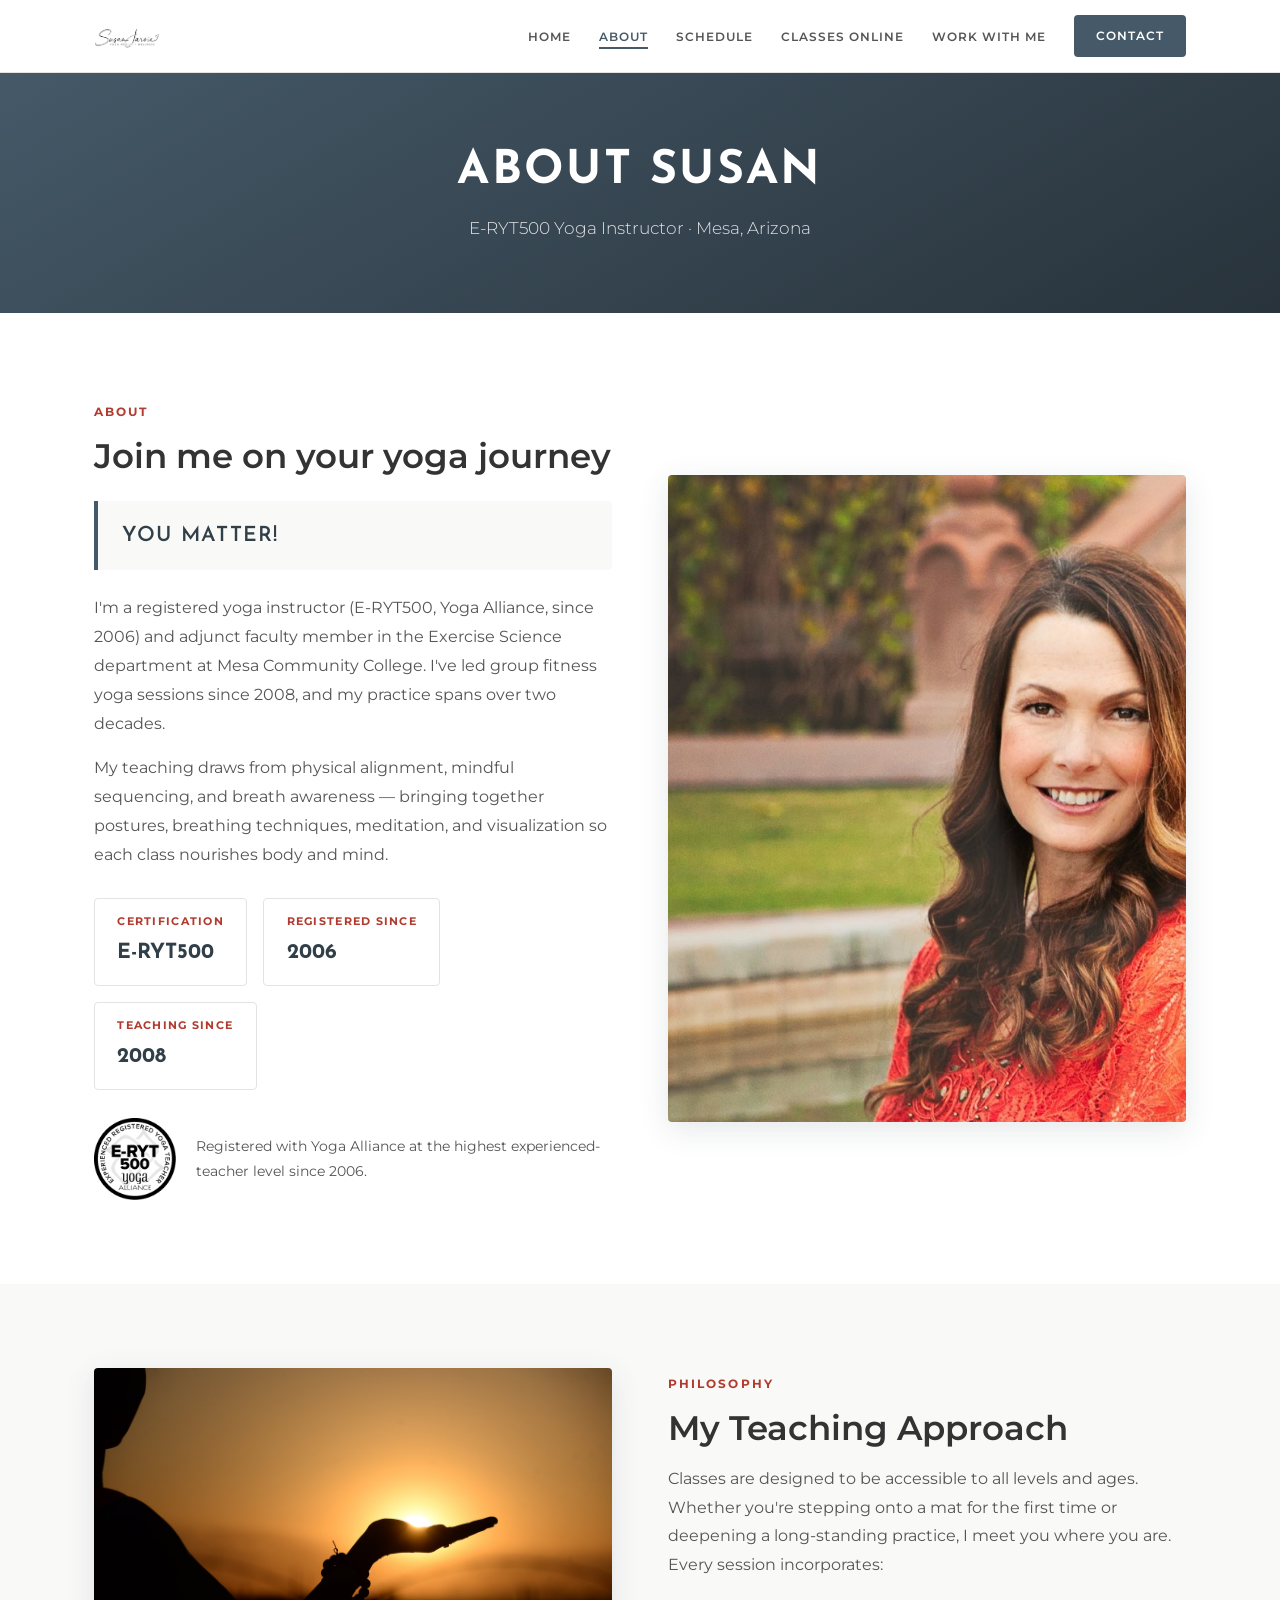
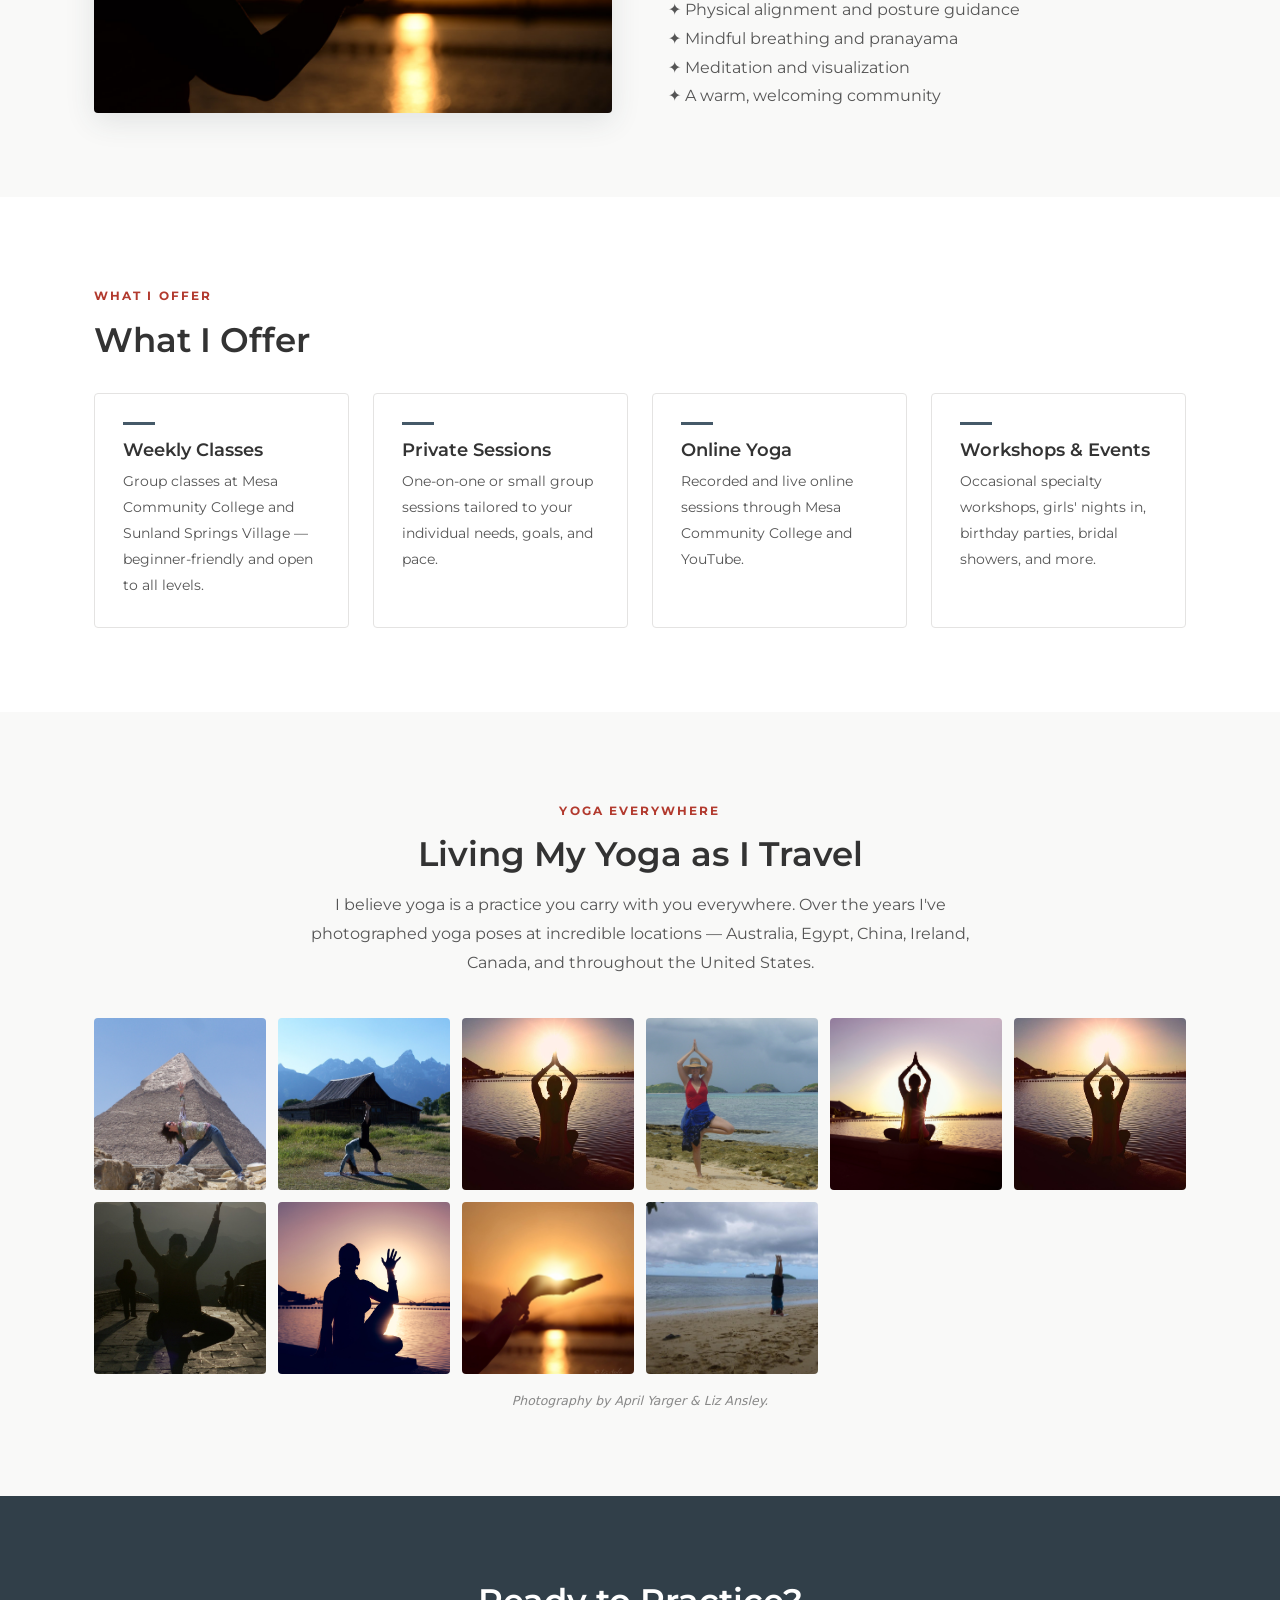
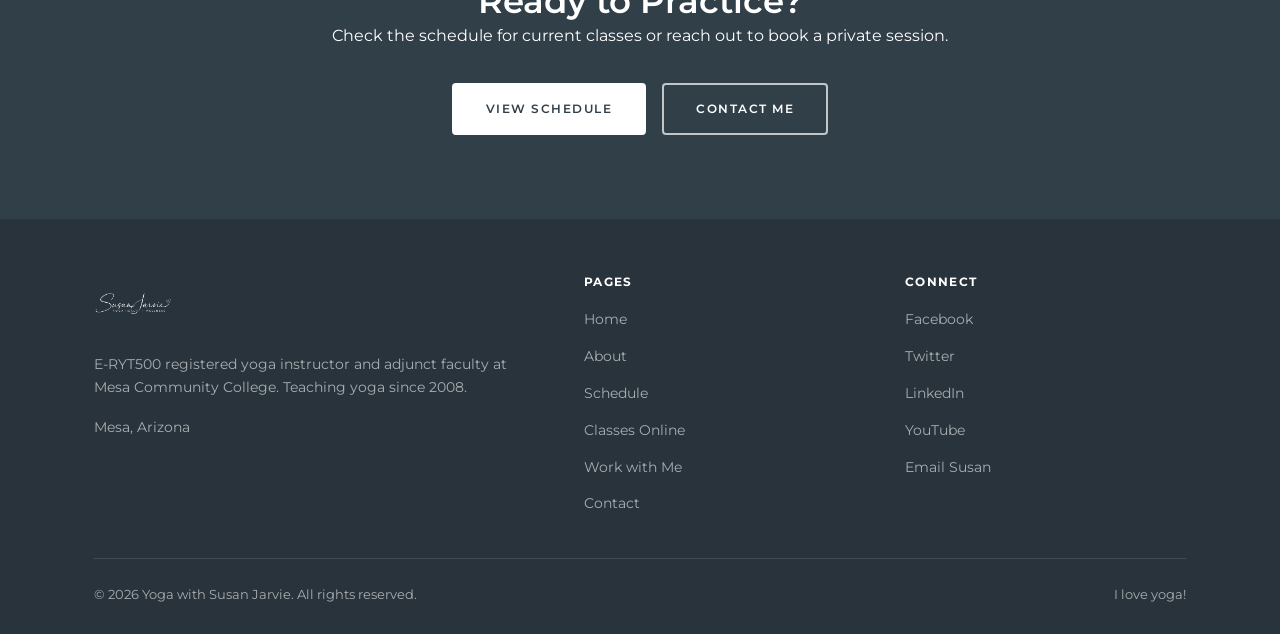
==== commit 5c410d0a: "Remove CMS — inline all content directly into HTML Kill Decap admin panel, data/ JSON files, and con" ====
--- a/about.html
+++ b/about.html
@@ -49,25 +49,33 @@
 
   <section class="page-hero">
     <div class="container">
-      <h1 data-field="page_title">About Susan</h1>
-      <p data-field="page_sub">E-RYT500 Yoga Instructor · Mesa, Arizona</p>
-    </div>
-  </section>
-
-  <!-- Bio -->
+      <h1>About Susan</h1>
+      <p>E-RYT500 Yoga Instructor &middot; Mesa, Arizona</p>
+    </div>
+  </section>
+
   <section class="section">
     <div class="container">
       <div class="band">
         <div>
           <span class="eyebrow">About</span>
-          <h2 class="section-heading" data-field="bio_heading">Join me on your yoga journey</h2>
-          <div class="pull-quote"><p data-field="bio_tagline">you matter!</p></div>
-          <div data-field="bio_body"></div>
-
-          <div class="creds" data-list="credentials">
-            <div class="cred" data-template>
-              <span class="cred__label" data-field="label"></span>
-              <span class="cred__value" data-field="value"></span>
+          <h2 class="section-heading">Join me on your yoga journey</h2>
+          <div class="pull-quote"><p>you matter!</p></div>
+          <p>I'm a registered yoga instructor (E-RYT500, Yoga Alliance, since 2006) and adjunct faculty member in the Exercise Science department at Mesa Community College. I've led group fitness yoga sessions since 2008, and my practice spans over two decades.</p>
+          <p style="margin-top:1rem">My teaching draws from physical alignment, mindful sequencing, and breath awareness — bringing together postures, breathing techniques, meditation, and visualization so each class nourishes body and mind.</p>
+
+          <div class="creds">
+            <div class="cred">
+              <span class="cred__label">Certification</span>
+              <span class="cred__value">E-RYT500</span>
+            </div>
+            <div class="cred">
+              <span class="cred__label">Registered Since</span>
+              <span class="cred__value">2006</span>
+            </div>
+            <div class="cred">
+              <span class="cred__label">Teaching Since</span>
+              <span class="cred__value">2008</span>
             </div>
           </div>
 
@@ -81,41 +89,56 @@
     </div>
   </section>
 
-  <!-- Teaching approach -->
   <section class="section section--soft">
     <div class="container">
       <div class="band flip">
         <div>
           <span class="eyebrow">Philosophy</span>
-          <h2 class="section-heading" data-field="teaching_heading">My Teaching Approach</h2>
-          <div data-field="teaching_body"></div>
+          <h2 class="section-heading">My Teaching Approach</h2>
+          <p>Classes are designed to be accessible to all levels and ages. Whether you're stepping onto a mat for the first time or deepening a long-standing practice, I meet you where you are. Every session incorporates:</p>
+          <ul style="list-style:none;padding:0;margin-top:1rem">
+            <li>✦ Physical alignment and posture guidance</li>
+            <li>✦ Mindful breathing and pranayama</li>
+            <li>✦ Meditation and visualization</li>
+            <li>✦ A warm, welcoming community</li>
+          </ul>
         </div>
         <img class="feature-img feature-img--wide" src="images/yoga-action-1.jpg" alt="Susan holding a yoga pose at sunset" loading="lazy" decoding="async">
       </div>
     </div>
   </section>
 
-  <!-- Services -->
   <section class="section">
     <div class="container">
       <span class="eyebrow">What I Offer</span>
-      <h2 class="section-heading" data-field="services_heading">What I Offer</h2>
-      <div class="services" data-list="services">
-        <article class="service" data-template>
-          <h3 data-field="title"></h3>
-          <p data-field="body"></p>
-        </article>
-      </div>
-    </div>
-  </section>
-
-  <!-- Travel gallery -->
+      <h2 class="section-heading">What I Offer</h2>
+      <div class="services">
+        <article class="service">
+          <h3>Weekly Classes</h3>
+          <p>Group classes at Mesa Community College and Sunland Springs Village — beginner-friendly and open to all levels.</p>
+        </article>
+        <article class="service">
+          <h3>Private Sessions</h3>
+          <p>One-on-one or small group sessions tailored to your individual needs, goals, and pace.</p>
+        </article>
+        <article class="service">
+          <h3>Online Yoga</h3>
+          <p>Recorded and live online sessions through Mesa Community College and YouTube.</p>
+        </article>
+        <article class="service">
+          <h3>Workshops &amp; Events</h3>
+          <p>Occasional specialty workshops, girls' nights in, birthday parties, bridal showers, and more.</p>
+        </article>
+      </div>
+    </div>
+  </section>
+
   <section class="section section--soft">
     <div class="container">
       <div class="measure-center text-center">
         <span class="eyebrow">Yoga Everywhere</span>
-        <h2 class="section-heading" data-field="travel_heading">Living My Yoga as I Travel</h2>
-        <p data-field="travel_body"></p>
+        <h2 class="section-heading">Living My Yoga as I Travel</h2>
+        <p>I believe yoga is a practice you carry with you everywhere. Over the years I've photographed yoga poses at incredible locations — Australia, Egypt, China, Ireland, Canada, and throughout the United States.</p>
       </div>
       <div class="gallery">
         <figure><img src="images/travel-05.jpg" alt="Yoga pose in front of the pyramids in Egypt" loading="lazy" decoding="async"><figcaption>Egypt</figcaption></figure>
@@ -133,7 +156,6 @@
     </div>
   </section>
 
-  <!-- CTA -->
   <section class="section section--dark">
     <div class="container text-center">
       <h2>Ready to Practice?</h2>
@@ -185,9 +207,6 @@
   </footer>
 
   <script src="js/content.js"></script>
-  <script>
-    document.getElementById('year').textContent = new Date().getFullYear();
-    loadContent('data/about.json');
-  </script>
+  <script>document.getElementById('year').textContent = new Date().getFullYear();</script>
 </body>
 </html>
